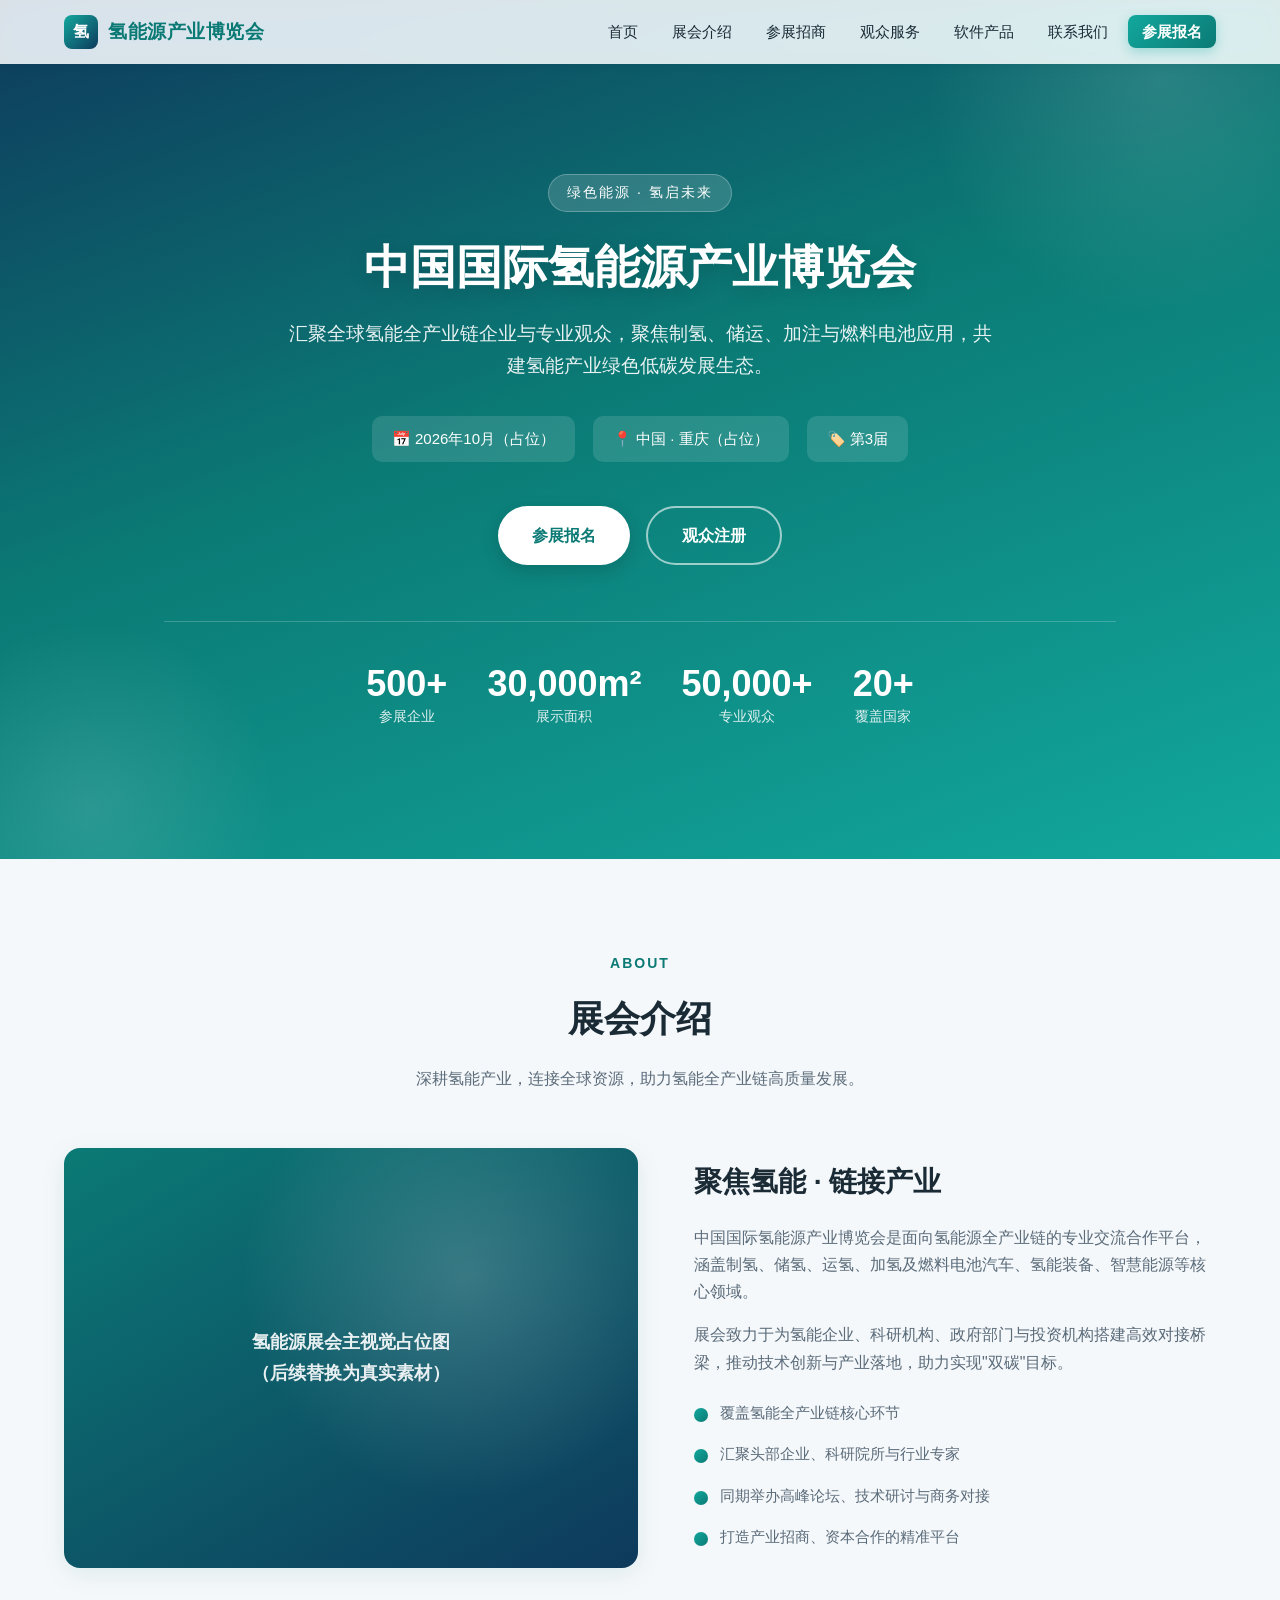
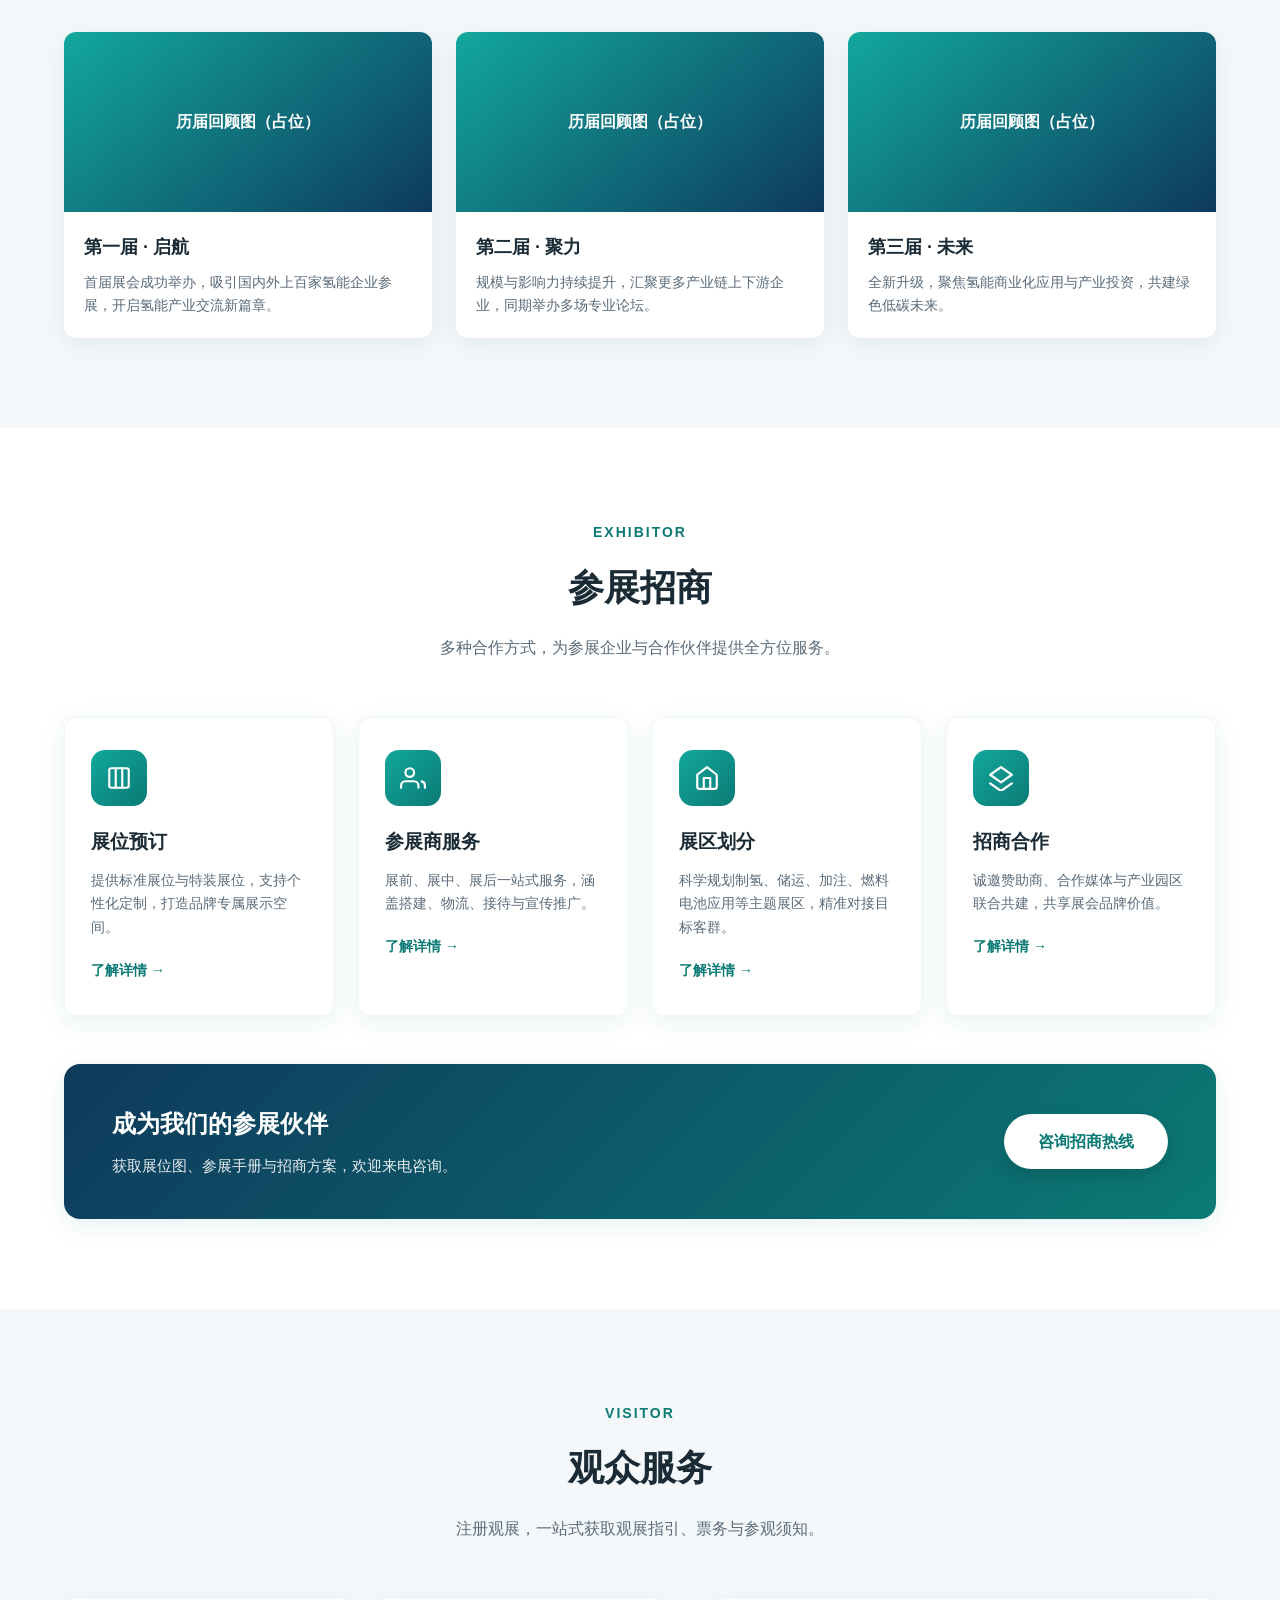
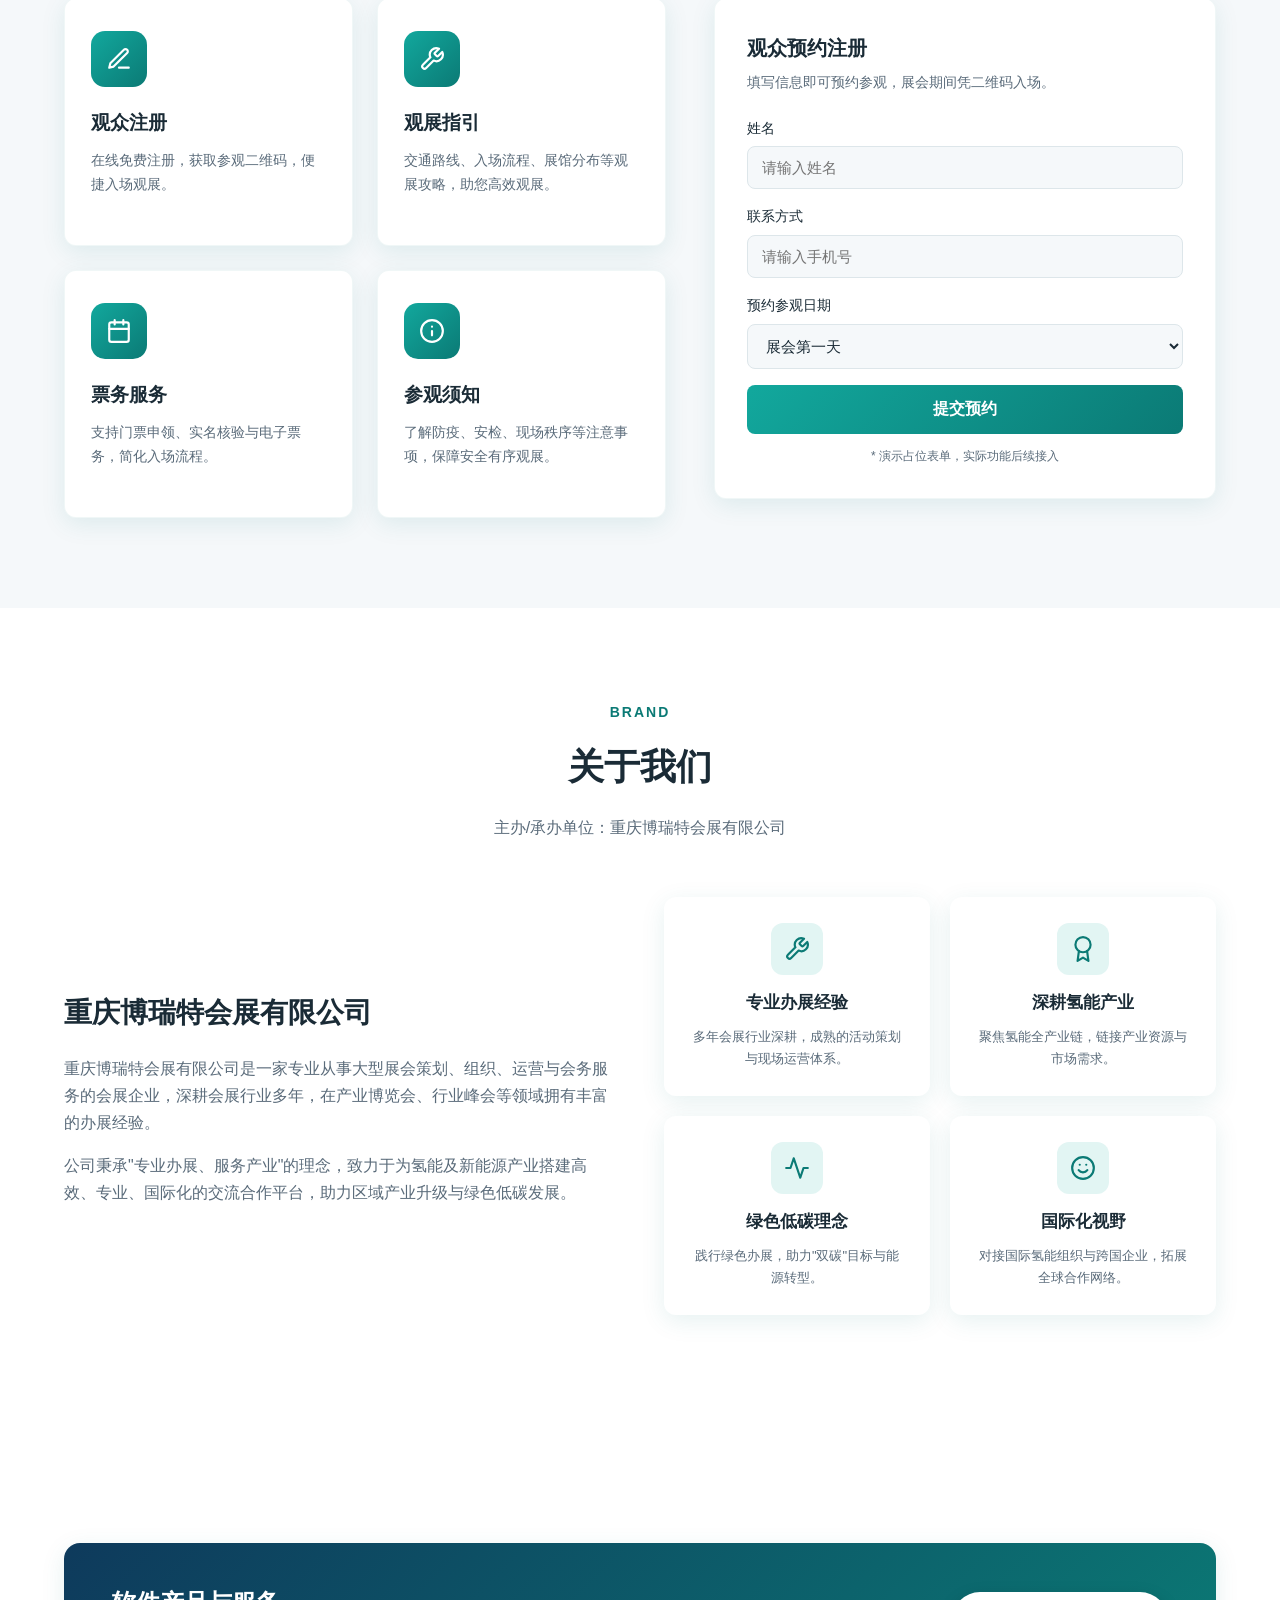
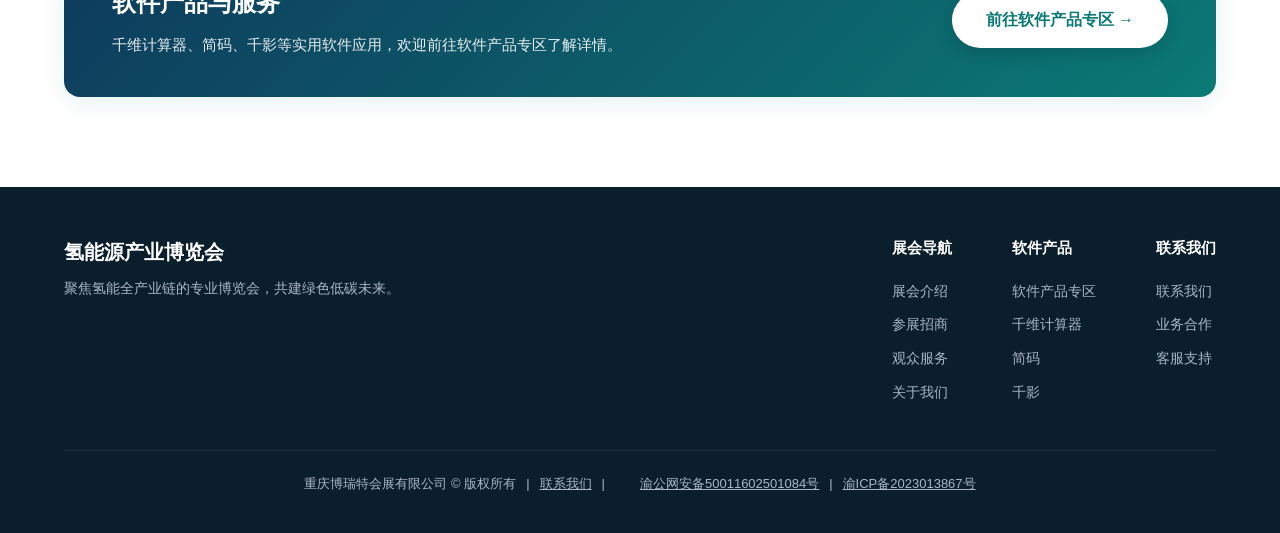
==== index.html @ ffbb39a4 "移除“千影”展示" ====
<!DOCTYPE html>
<html lang="zh-hans">
<head>
    <meta charset="utf-8">
    <meta name="keyword" content="氢能源,氢能展会,氢能产业,燃料电池,氢能博览会,氢能源展会,重庆博瑞特会展">
    <meta name="description" content="聚焦氢能源全产业链的专业博览会，汇聚全球氢能企业与专业观众，推动氢能产业绿色低碳发展。由重庆博瑞特会展有限公司主办/承办。">
    <title>氢能源产业博览会</title>
    <link href="favicon.ico" type="image/x-icon" rel="icon"/>
    <link href="default.css" type="text/css" rel="stylesheet"/>
    <link href="hydrogen.css" type="text/css" rel="stylesheet"/>
    <meta name="viewport" content="width=device-width, initial-scale=1.0, minimum-scale=1.0, maximum-scale=1.0, user-scalable=no" />
</head>
<body>

<!-- ==================== 导航栏 ==================== -->
<nav id="nav">
    <div class="nav-inner">
        <a class="nav-brand" href="#home">
            <span class="brand-badge">氢</span>
            <span>氢能源产业博览会</span>
        </a>
        <button class="nav-toggle" id="navToggle" aria-label="菜单">
            <span></span><span></span><span></span>
        </button>
        <ul class="nav-menu" id="navMenu">
            <li><a href="#home">首页</a></li>
            <li><a href="#about">展会介绍</a></li>
            <li><a href="#exhibitor">参展招商</a></li>
            <li><a href="#visitor">观众服务</a></li>
            <li><a href="software.html">软件产品</a></li>
            <li><a href="contact.html">联系我们</a></li>
            <li><a href="#exhibitor" class="nav-cta">参展报名</a></li>
        </ul>
    </div>
</nav>

<!-- ==================== Hero 主视觉 ==================== -->
<header id="home">
    <div class="hero-content">
        <span class="hero-tag">绿色能源 · 氢启未来</span>
        <h1 class="hero-title">中国国际氢能源产业博览会</h1>
        <p class="hero-sub">
            汇聚全球氢能全产业链企业与专业观众，聚焦制氢、储运、加注与燃料电池应用，共建氢能产业绿色低碳发展生态。
        </p>
        <div class="hero-meta">
            <span class="meta-item">📅 2026年10月（占位）</span>
            <span class="meta-item">📍 中国 · 重庆（占位）</span>
            <span class="meta-item">🏷️ 第3届</span>
        </div>
        <div class="hero-actions">
            <a href="#exhibitor" class="btn btn-primary">参展报名</a>
            <a href="#visitor" class="btn btn-outline">观众注册</a>
        </div>
        <div class="hero-stats">
            <div class="stat-item">
                <div class="stat-num">500+</div>
                <div class="stat-label">参展企业</div>
            </div>
            <div class="stat-item">
                <div class="stat-num">30,000m²</div>
                <div class="stat-label">展示面积</div>
            </div>
            <div class="stat-item">
                <div class="stat-num">50,000+</div>
                <div class="stat-label">专业观众</div>
            </div>
            <div class="stat-item">
                <div class="stat-num">20+</div>
                <div class="stat-label">覆盖国家</div>
            </div>
        </div>
    </div>
</header>

<!-- ==================== 展会介绍 ==================== -->
<section id="about" class="section">
    <div class="container">
        <div class="section-header">
            <span class="kicker">About</span>
            <h2>展会介绍</h2>
            <p>深耕氢能产业，连接全球资源，助力氢能全产业链高质量发展。</p>
        </div>
        <div class="about-grid">
            <div class="about-visual">
                <div class="visual-box">氢能源展会主视觉占位图<br/>（后续替换为真实素材）</div>
            </div>
            <div class="about-text">
                <h3>聚焦氢能 · 链接产业</h3>
                <p>
                    中国国际氢能源产业博览会是面向氢能源全产业链的专业交流合作平台，涵盖制氢、储氢、运氢、加氢及燃料电池汽车、氢能装备、智慧能源等核心领域。
                </p>
                <p>
                    展会致力于为氢能企业、科研机构、政府部门与投资机构搭建高效对接桥梁，推动技术创新与产业落地，助力实现"双碳"目标。
                </p>
                <ul>
                    <li>覆盖氢能全产业链核心环节</li>
                    <li>汇聚头部企业、科研院所与行业专家</li>
                    <li>同期举办高峰论坛、技术研讨与商务对接</li>
                    <li>打造产业招商、资本合作的精准平台</li>
                </ul>
            </div>
        </div>
        <div class="recap-row">
            <div class="recap-card">
                <div class="recap-img">历届回顾图（占位）</div>
                <div class="recap-body">
                    <h4>第一届 · 启航</h4>
                    <p>首届展会成功举办，吸引国内外上百家氢能企业参展，开启氢能产业交流新篇章。</p>
                </div>
            </div>
            <div class="recap-card">
                <div class="recap-img">历届回顾图（占位）</div>
                <div class="recap-body">
                    <h4>第二届 · 聚力</h4>
                    <p>规模与影响力持续提升，汇聚更多产业链上下游企业，同期举办多场专业论坛。</p>
                </div>
            </div>
            <div class="recap-card">
                <div class="recap-img">历届回顾图（占位）</div>
                <div class="recap-body">
                    <h4>第三届 · 未来</h4>
                    <p>全新升级，聚焦氢能商业化应用与产业投资，共建绿色低碳未来。</p>
                </div>
            </div>
        </div>
    </div>
</section>

<!-- ==================== 参展招商 ==================== -->
<section id="exhibitor" class="section alt">
    <div class="container">
        <div class="section-header">
            <span class="kicker">Exhibitor</span>
            <h2>参展招商</h2>
            <p>多种合作方式，为参展企业与合作伙伴提供全方位服务。</p>
        </div>
        <div class="feature-grid">
            <div class="feature-card">
                <div class="feature-icon">
                    <svg width="26" height="26" viewBox="0 0 24 24" fill="none" stroke="currentColor" stroke-width="2" stroke-linecap="round" stroke-linejoin="round"><rect x="3" y="3" width="18" height="18" rx="2"/><path d="M9 3v18M15 3v18"/></svg>
                </div>
                <h3>展位预订</h3>
                <p>提供标准展位与特装展位，支持个性化定制，打造品牌专属展示空间。</p>
                <a class="learn-more" href="#exhibitor">了解详情 →</a>
            </div>
            <div class="feature-card">
                <div class="feature-icon">
                    <svg width="26" height="26" viewBox="0 0 24 24" fill="none" stroke="currentColor" stroke-width="2" stroke-linecap="round" stroke-linejoin="round"><path d="M17 21v-2a4 4 0 0 0-4-4H5a4 4 0 0 0-4 4v2"/><circle cx="9" cy="7" r="4"/><path d="M23 21v-2a4 4 0 0 0-3-3.87"/></svg>
                </div>
                <h3>参展商服务</h3>
                <p>展前、展中、展后一站式服务，涵盖搭建、物流、接待与宣传推广。</p>
                <a class="learn-more" href="#exhibitor">了解详情 →</a>
            </div>
            <div class="feature-card">
                <div class="feature-icon">
                    <svg width="26" height="26" viewBox="0 0 24 24" fill="none" stroke="currentColor" stroke-width="2" stroke-linecap="round" stroke-linejoin="round"><path d="M3 9l9-7 9 7v11a2 2 0 0 1-2 2H5a2 2 0 0 1-2-2z"/><path d="M9 22V12h6v10"/></svg>
                </div>
                <h3>展区划分</h3>
                <p>科学规划制氢、储运、加注、燃料电池应用等主题展区，精准对接目标客群。</p>
                <a class="learn-more" href="#exhibitor">了解详情 →</a>
            </div>
            <div class="feature-card">
                <div class="feature-icon">
                    <svg width="26" height="26" viewBox="0 0 24 24" fill="none" stroke="currentColor" stroke-width="2" stroke-linecap="round" stroke-linejoin="round"><path d="M12 2l10 7-10 7L2 9z"/><path d="M2 17l10 7 10-7"/></svg>
                </div>
                <h3>招商合作</h3>
                <p>诚邀赞助商、合作媒体与产业园区联合共建，共享展会品牌价值。</p>
                <a class="learn-more" href="#exhibitor">了解详情 →</a>
            </div>
        </div>
        <div class="cta-banner">
            <div>
                <h3>成为我们的参展伙伴</h3>
                <p>获取展位图、参展手册与招商方案，欢迎来电咨询。</p>
            </div>
            <a href="contact.html" class="btn btn-primary">咨询招商热线</a>
        </div>
    </div>
</section>

<!-- ==================== 观众服务 ==================== -->
<section id="visitor" class="section">
    <div class="container">
        <div class="section-header">
            <span class="kicker">Visitor</span>
            <h2>观众服务</h2>
            <p>注册观展，一站式获取观展指引、票务与参观须知。</p>
        </div>
        <div class="visitor-grid">
            <div class="visitor-cards">
                <div class="feature-card">
                    <div class="feature-icon">
                        <svg width="26" height="26" viewBox="0 0 24 24" fill="none" stroke="currentColor" stroke-width="2" stroke-linecap="round" stroke-linejoin="round"><path d="M12 20h9"/><path d="M16.5 3.5a2.121 2.121 0 0 1 3 3L7 19l-4 1 1-4L16.5 3.5z"/></svg>
                    </div>
                    <h3>观众注册</h3>
                    <p>在线免费注册，获取参观二维码，便捷入场观展。</p>
                </div>
                <div class="feature-card">
                    <div class="feature-icon">
                        <svg width="26" height="26" viewBox="0 0 24 24" fill="none" stroke="currentColor" stroke-width="2" stroke-linecap="round" stroke-linejoin="round"><path d="M14.7 6.3a1 1 0 0 0 0 1.4l1.6 1.6a1 1 0 0 0 1.4 0l3.77-3.77a6 6 0 0 1-7.94 7.94l-6.91 6.91a2.12 2.12 0 0 1-3-3l6.91-6.91a6 6 0 0 1 7.94-7.94l-3.76 3.76z"/></svg>
                    </div>
                    <h3>观展指引</h3>
                    <p>交通路线、入场流程、展馆分布等观展攻略，助您高效观展。</p>
                </div>
                <div class="feature-card">
                    <div class="feature-icon">
                        <svg width="26" height="26" viewBox="0 0 24 24" fill="none" stroke="currentColor" stroke-width="2" stroke-linecap="round" stroke-linejoin="round"><rect x="3" y="4" width="18" height="18" rx="2"/><path d="M16 2v4M8 2v4M3 10h18"/></svg>
                    </div>
                    <h3>票务服务</h3>
                    <p>支持门票申领、实名核验与电子票务，简化入场流程。</p>
                </div>
                <div class="feature-card">
                    <div class="feature-icon">
                        <svg width="26" height="26" viewBox="0 0 24 24" fill="none" stroke="currentColor" stroke-width="2" stroke-linecap="round" stroke-linejoin="round"><circle cx="12" cy="12" r="10"/><path d="M12 16v-4M12 8h.01"/></svg>
                    </div>
                    <h3>参观须知</h3>
                    <p>了解防疫、安检、现场秩序等注意事项，保障安全有序观展。</p>
                </div>
            </div>
            <div class="register-box">
                <h3>观众预约注册</h3>
                <p>填写信息即可预约参观，展会期间凭二维码入场。</p>
                <form onsubmit="alert('预约提交成功（演示占位）'); return false;">
                    <div class="form-group">
                        <label for="v-name">姓名</label>
                        <input id="v-name" type="text" placeholder="请输入姓名" required>
                    </div>
                    <div class="form-group">
                        <label for="v-phone">联系方式</label>
                        <input id="v-phone" type="tel" placeholder="请输入手机号" required>
                    </div>
                    <div class="form-group">
                        <label for="v-date">预约参观日期</label>
                        <select id="v-date">
                            <option>展会第一天</option>
                            <option>展会第二天</option>
                            <option>展会第三天</option>
                        </select>
                    </div>
                    <button type="submit" class="form-submit">提交预约</button>
                    <p class="form-tip">* 演示占位表单，实际功能后续接入</p>
                </form>
            </div>
        </div>
    </div>
</section>

<!-- ==================== 品牌形象 ==================== -->
<section id="brand" class="section alt">
    <div class="container">
        <div class="section-header">
            <span class="kicker">Brand</span>
            <h2>关于我们</h2>
            <p>主办/承办单位：重庆博瑞特会展有限公司</p>
        </div>
        <div class="brand-grid">
            <div class="brand-text">
                <h3>重庆博瑞特会展有限公司</h3>
                <p>
                    重庆博瑞特会展有限公司是一家专业从事大型展会策划、组织、运营与会务服务的会展企业，深耕会展行业多年，在产业博览会、行业峰会等领域拥有丰富的办展经验。
                </p>
                <p>
                    公司秉承"专业办展、服务产业"的理念，致力于为氢能及新能源产业搭建高效、专业、国际化的交流合作平台，助力区域产业升级与绿色低碳发展。
                </p>
            </div>
            <div class="brand-cards">
                <div class="brand-card">
                    <div class="brand-card-icon">
                        <svg width="26" height="26" viewBox="0 0 24 24" fill="none" stroke="currentColor" stroke-width="2" stroke-linecap="round" stroke-linejoin="round"><path d="M14.7 6.3a1 1 0 0 0 0 1.4l1.6 1.6a1 1 0 0 0 1.4 0l3.77-3.77a6 6 0 0 1-7.94 7.94l-6.91 6.91a2.12 2.12 0 0 1-3-3l6.91-6.91a6 6 0 0 1 7.94-7.94l-3.76 3.76z"/></svg>
                    </div>
                    <h4>专业办展经验</h4>
                    <p>多年会展行业深耕，成熟的活动策划与现场运营体系。</p>
                </div>
                <div class="brand-card">
                    <div class="brand-card-icon">
                        <svg width="26" height="26" viewBox="0 0 24 24" fill="none" stroke="currentColor" stroke-width="2" stroke-linecap="round" stroke-linejoin="round"><circle cx="12" cy="8" r="7"/><path d="M8.21 13.89 7 23l5-3 5 3-1.21-9.12"/></svg>
                    </div>
                    <h4>深耕氢能产业</h4>
                    <p>聚焦氢能全产业链，链接产业资源与市场需求。</p>
                </div>
                <div class="brand-card">
                    <div class="brand-card-icon">
                        <svg width="26" height="26" viewBox="0 0 24 24" fill="none" stroke="currentColor" stroke-width="2" stroke-linecap="round" stroke-linejoin="round"><path d="M22 12h-4l-3 9L9 3l-3 9H2"/></svg>
                    </div>
                    <h4>绿色低碳理念</h4>
                    <p>践行绿色办展，助力"双碳"目标与能源转型。</p>
                </div>
                <div class="brand-card">
                    <div class="brand-card-icon">
                        <svg width="26" height="26" viewBox="0 0 24 24" fill="none" stroke="currentColor" stroke-width="2" stroke-linecap="round" stroke-linejoin="round"><circle cx="12" cy="12" r="10"/><path d="M8 14s1.5 2 4 2 4-2 4-2"/><line x1="9" y1="9" x2="9.01" y2="9"/><line x1="15" y1="9" x2="15.01" y2="9"/></svg>
                    </div>
                    <h4>国际化视野</h4>
                    <p>对接国际氢能组织与跨国企业，拓展全球合作网络。</p>
                </div>
            </div>
        </div>
    </div>
</section>

<!-- ==================== 软件产品入口（次要业务） ==================== -->
<section id="software" class="section">
    <div class="container">
        <div class="cta-banner">
            <div>
                <h3>软件产品与服务</h3>
                <p>千维计算器、简码、千影等实用软件应用，欢迎前往软件产品专区了解详情。</p>
            </div>
            <a href="software.html" class="btn btn-primary">前往软件产品专区 →</a>
        </div>
    </div>
</section>

<!-- ==================== 页脚 ==================== -->
<footer id="footer">
    <div class="container">
        <div class="footer-top">
            <div class="footer-brand">
                <div class="footer-name">氢能源产业博览会</div>
                <p>聚焦氢能全产业链的专业博览会，共建绿色低碳未来。</p>
            </div>
            <div class="footer-links">
                <div class="footer-col">
                    <h4>展会导航</h4>
                    <a href="#about">展会介绍</a>
                    <a href="#exhibitor">参展招商</a>
                    <a href="#visitor">观众服务</a>
                    <a href="#brand">关于我们</a>
                </div>
                <div class="footer-col">
                    <h4>软件产品</h4>
                    <a href="software.html">软件产品专区</a>
                    <a href="calc/mathcalc.html">千维计算器</a>
                    <a href="code/scancode.html">简码</a>
                    <a href="video/linevideo.html">千影</a>
                </div>
                <div class="footer-col">
                    <h4>联系我们</h4>
                    <a href="contact.html">联系我们</a>
                    <a href="contact.html">业务合作</a>
                    <a href="contact.html">客服支持</a>
                </div>
            </div>
        </div>
        <div class="footer-bottom">
            <div class="links">
                <span>重庆博瑞特会展有限公司 © 版权所有</span>
                <span>|</span>
                <a href="contact.html">联系我们</a>
                <span>|</span>
                <img src="ic_pub_security.png" alt="" class="pub-icon" />
                <a href="https://beian.mps.gov.cn" target="_blank">渝公网安备50011602501084号</a>
                <span>|</span>
                <a href="https://beian.miit.gov.cn/" target="_blank">渝ICP备2023013867号</a>
            </div>
        </div>
    </div>
</footer>

<script>
    // 移动端导航菜单开关
    var toggle = document.getElementById('navToggle');
    var menu = document.getElementById('navMenu');
    if (toggle) {
        toggle.addEventListener('click', function () {
            toggle.classList.toggle('open');
            menu.classList.toggle('open');
        });
    }
    // 点击菜单项后关闭移动端菜单
    menu.querySelectorAll('a').forEach(function (link) {
        link.addEventListener('click', function () {
            toggle.classList.remove('open');
            menu.classList.remove('open');
        });
    });
</script>

</body>
</html>
---- hydrogen.css ----
/* ============================================================
   氢能源展会主页 专用样式 (仅作用于 index.html)
   ============================================================ */
:root {
    --primary: #0B7A75;
    --primary-light: #12A89D;
    --primary-deep: #0E3A5C;
    --bg-light: #F5F8FA;
    --bg-white: #FFFFFF;
    --bg-dark: #0B1E2B;
    --text-main: #1A2B36;
    --text-sub: #5A6B7A;
    --accent: #E05C3A;
    --green: #2F9E44;
    --radius: 12px;
    --shadow: 0 6px 24px rgba(11, 122, 117, 0.10);
    --shadow-hover: 0 12px 32px rgba(11, 122, 117, 0.18);
    --nav-height: 64px;
}

* {
    margin: 0;
    padding: 0;
    box-sizing: border-box;
}

html {
    scroll-behavior: smooth;
}

body {
    font-family: "PingFang SC", "Microsoft YaHei", "微软雅黑", sans-serif;
    color: var(--text-main);
    background-color: var(--bg-light);
    line-height: 1.7;
    -webkit-font-smoothing: antialiased;
}

a {
    text-decoration: none;
    color: inherit;
}

img {
    max-width: 100%;
    display: block;
}

.container {
    width: 100%;
    max-width: 1200px;
    margin: 0 auto;
    padding: 0 24px;
}

/* ---------------- 导航栏 Navbar ---------------- */
#nav {
    position: fixed;
    top: 0;
    left: 0;
    width: 100%;
    height: var(--nav-height);
    z-index: 1000;
    display: flex;
    align-items: center;
    background: rgba(255, 255, 255, 0.85);
    backdrop-filter: saturate(180%) blur(12px);
    box-shadow: 0 1px 10px rgba(11, 30, 43, 0.06);
    transition: background 0.3s ease;
}

.nav-inner {
    width: 100%;
    max-width: 1200px;
    margin: 0 auto;
    padding: 0 24px;
    display: flex;
    align-items: center;
    justify-content: space-between;
}

.nav-brand {
    display: flex;
    align-items: center;
    gap: 10px;
    font-size: 19px;
    font-weight: 700;
    color: var(--primary);
    letter-spacing: 0.5px;
}

.nav-brand .brand-badge {
    width: 34px;
    height: 34px;
    border-radius: 8px;
    background: linear-gradient(135deg, var(--primary-light), var(--primary-deep));
    color: #fff;
    display: flex;
    align-items: center;
    justify-content: center;
    font-size: 16px;
    font-weight: 800;
}

.nav-menu {
    display: flex;
    align-items: center;
    gap: 6px;
    list-style: none;
}

.nav-menu a {
    padding: 8px 14px;
    border-radius: 8px;
    font-size: 15px;
    font-weight: 500;
    color: var(--text-main);
    transition: color 0.2s, background 0.2s;
}

.nav-menu a:hover,
.nav-menu a.active {
    color: var(--primary);
    background: rgba(18, 168, 157, 0.10);
}

.nav-menu a.nav-cta {
    background: linear-gradient(135deg, var(--primary-light), var(--primary));
    color: #fff;
    font-weight: 600;
    box-shadow: 0 4px 12px rgba(18, 168, 157, 0.3);
}

.nav-menu a.nav-cta:hover {
    transform: translateY(-1px);
}

.nav-toggle {
    display: none;
    flex-direction: column;
    gap: 5px;
    background: none;
    border: none;
    cursor: pointer;
    padding: 6px;
}

.nav-toggle span {
    width: 24px;
    height: 2px;
    background: var(--text-main);
    border-radius: 2px;
    transition: all 0.3s;
}

/* ---------------- Hero 主视觉 ---------------- */
#home {
    padding-top: var(--nav-height);
    background: linear-gradient(160deg, var(--primary-deep) 0%, #0B7A75 45%, var(--primary-light) 100%);
    color: #fff;
    position: relative;
    overflow: hidden;
}

#home::before,
#home::after {
    content: "";
    position: absolute;
    border-radius: 50%;
    background: radial-gradient(circle, rgba(255, 255, 255, 0.12) 0%, transparent 70%);
}

#home::before {
    width: 480px;
    height: 480px;
    top: -160px;
    right: -120px;
}

#home::after {
    width: 380px;
    height: 380px;
    bottom: -140px;
    left: -100px;
}

.hero-content {
    position: relative;
    z-index: 2;
    text-align: center;
    padding: 110px 24px 130px;
    max-width: 1000px;
    margin: 0 auto;
}

.hero-tag {
    display: inline-block;
    padding: 6px 18px;
    border-radius: 40px;
    background: rgba(255, 255, 255, 0.15);
    border: 1px solid rgba(255, 255, 255, 0.25);
    font-size: 14px;
    letter-spacing: 2px;
    margin-bottom: 26px;
}

.hero-title {
    font-size: 46px;
    font-weight: 800;
    line-height: 1.3;
    margin-bottom: 20px;
    text-shadow: 0 4px 20px rgba(0, 0, 0, 0.15);
}

.hero-sub {
    font-size: 19px;
    color: rgba(255, 255, 255, 0.9);
    max-width: 720px;
    margin: 0 auto 34px;
}

.hero-meta {
    display: flex;
    justify-content: center;
    flex-wrap: wrap;
    gap: 18px;
    margin-bottom: 44px;
}

.hero-meta .meta-item {
    display: flex;
    align-items: center;
    gap: 8px;
    padding: 10px 20px;
    background: rgba(255, 255, 255, 0.12);
    border-radius: 10px;
    font-size: 15px;
}

.hero-actions {
    display: flex;
    justify-content: center;
    gap: 16px;
    flex-wrap: wrap;
    margin-bottom: 56px;
}

.btn {
    display: inline-flex;
    align-items: center;
    gap: 8px;
    padding: 14px 34px;
    border-radius: 40px;
    font-size: 16px;
    font-weight: 600;
    cursor: pointer;
    transition: transform 0.2s, box-shadow 0.2s, background 0.2s;
    border: none;
}

.btn-primary {
    background: #fff;
    color: var(--primary);
    box-shadow: 0 6px 18px rgba(0, 0, 0, 0.15);
}

.btn-primary:hover {
    transform: translateY(-2px);
    box-shadow: 0 10px 24px rgba(0, 0, 0, 0.2);
}

.btn-outline {
    background: transparent;
    color: #fff;
    border: 2px solid rgba(255, 255, 255, 0.6);
}

.btn-outline:hover {
    background: rgba(255, 255, 255, 0.12);
    transform: translateY(-2px);
}

.hero-stats {
    display: flex;
    justify-content: center;
    flex-wrap: wrap;
    gap: 40px;
    padding-top: 40px;
    border-top: 1px solid rgba(255, 255, 255, 0.2);
}

.stat-item .stat-num {
    font-size: 36px;
    font-weight: 800;
    line-height: 1.2;
}

.stat-item .stat-label {
    font-size: 14px;
    color: rgba(255, 255, 255, 0.85);
}

/* ---------------- 通用区块 ---------------- */
.section {
    padding: 90px 0;
}

.section.alt {
    background: var(--bg-white);
}

.section-header {
    text-align: center;
    max-width: 760px;
    margin: 0 auto 56px;
}

.section-header .kicker {
    display: inline-block;
    color: var(--primary);
    font-size: 14px;
    font-weight: 600;
    letter-spacing: 2px;
    text-transform: uppercase;
    margin-bottom: 12px;
}

.section-header h2 {
    font-size: 36px;
    font-weight: 800;
    color: var(--text-main);
    margin-bottom: 16px;
}

.section-header p {
    font-size: 16px;
    color: var(--text-sub);
}

/* ---------------- 展会介绍 About ---------------- */
.about-grid {
    display: grid;
    grid-template-columns: 1.1fr 1fr;
    gap: 56px;
    align-items: center;
}

.about-visual {
    position: relative;
}

.about-visual .visual-box {
    height: 420px;
    border-radius: 16px;
    background: linear-gradient(150deg, #0B7A75, #0E3A5C);
    display: flex;
    align-items: center;
    justify-content: center;
    color: rgba(255, 255, 255, 0.9);
    font-size: 18px;
    font-weight: 600;
    box-shadow: var(--shadow);
    position: relative;
    overflow: hidden;
}

.visual-box::before {
    content: "";
    position: absolute;
    inset: 0;
    background: radial-gradient(circle at 70% 30%, rgba(255, 255, 255, 0.18), transparent 45%);
}

.about-text h3 {
    font-size: 28px;
    font-weight: 700;
    margin-bottom: 18px;
    color: var(--text-main);
}

.about-text p {
    font-size: 16px;
    color: var(--text-sub);
    margin-bottom: 16px;
}

.about-text ul {
    list-style: none;
    margin-top: 8px;
}

.about-text ul li {
    padding: 8px 0;
    padding-left: 26px;
    position: relative;
    font-size: 15px;
    color: var(--text-sub);
}

.about-text ul li::before {
    content: "";
    position: absolute;
    left: 0;
    top: 16px;
    width: 14px;
    height: 14px;
    border-radius: 50%;
    background: linear-gradient(135deg, var(--primary-light), var(--primary));
}

/* 历届回顾 */
.recap-row {
    display: grid;
    grid-template-columns: repeat(3, 1fr);
    gap: 24px;
    margin-top: 64px;
}

.recap-card {
    border-radius: var(--radius);
    overflow: hidden;
    box-shadow: var(--shadow);
    background: var(--bg-white);
    transition: transform 0.3s, box-shadow 0.3s;
}

.recap-card:hover {
    transform: translateY(-6px);
    box-shadow: var(--shadow-hover);
}

.recap-img {
    height: 180px;
    background: linear-gradient(140deg, #12A89D, #0E3A5C);
    display: flex;
    align-items: center;
    justify-content: center;
    color: #fff;
    font-size: 16px;
    font-weight: 600;
}

.recap-body {
    padding: 20px;
}

.recap-body h4 {
    font-size: 18px;
    margin-bottom: 8px;
}

.recap-body p {
    font-size: 14px;
    color: var(--text-sub);
}

/* ---------------- 参展招商 ---------------- */
.feature-grid {
    display: grid;
    grid-template-columns: repeat(4, 1fr);
    gap: 24px;
}

.feature-card {
    background: var(--bg-white);
    border-radius: var(--radius);
    padding: 32px 26px;
    box-shadow: var(--shadow);
    border: 1px solid rgba(11, 122, 117, 0.06);
    transition: transform 0.3s, box-shadow 0.3s;
}

.feature-card:hover {
    transform: translateY(-6px);
    box-shadow: var(--shadow-hover);
}

.feature-icon {
    width: 56px;
    height: 56px;
    border-radius: 14px;
    background: linear-gradient(135deg, var(--primary-light), var(--primary));
    display: flex;
    align-items: center;
    justify-content: center;
    color: #fff;
    margin-bottom: 20px;
}

.feature-card h3 {
    font-size: 19px;
    margin-bottom: 10px;
    color: var(--text-main);
}

.feature-card p {
    font-size: 14px;
    color: var(--text-sub);
    margin-bottom: 16px;
}

.feature-card .learn-more {
    font-size: 14px;
    font-weight: 600;
    color: var(--primary);
    display: inline-flex;
    align-items: center;
    gap: 4px;
}

.cta-banner {
    margin-top: 48px;
    padding: 40px 48px;
    border-radius: 16px;
    background: linear-gradient(135deg, var(--primary-deep), var(--primary));
    color: #fff;
    display: flex;
    align-items: center;
    justify-content: space-between;
    gap: 24px;
    flex-wrap: wrap;
    box-shadow: var(--shadow);
}

.cta-banner h3 {
    font-size: 24px;
    margin-bottom: 8px;
}

.cta-banner p {
    font-size: 15px;
    color: rgba(255, 255, 255, 0.9);
}

/* ---------------- 观众服务 ---------------- */
.visitor-grid {
    display: grid;
    grid-template-columns: 1.2fr 1fr;
    gap: 48px;
    align-items: start;
}

.visitor-cards {
    display: grid;
    grid-template-columns: repeat(2, 1fr);
    gap: 24px;
}

.register-box {
    background: var(--bg-white);
    border-radius: var(--radius);
    padding: 32px;
    box-shadow: var(--shadow);
    border: 1px solid rgba(11, 122, 117, 0.06);
}

.register-box h3 {
    font-size: 20px;
    margin-bottom: 6px;
}

.register-box > p {
    font-size: 14px;
    color: var(--text-sub);
    margin-bottom: 22px;
}

.form-group {
    margin-bottom: 16px;
}

.form-group label {
    display: block;
    font-size: 14px;
    color: var(--text-main);
    font-weight: 500;
    margin-bottom: 6px;
}

.form-group input,
.form-group select {
    width: 100%;
    padding: 12px 14px;
    border: 1px solid #DDE6EA;
    border-radius: 8px;
    font-size: 15px;
    background: var(--bg-light);
    color: var(--text-main);
    outline: none;
    transition: border-color 0.2s, box-shadow 0.2s;
}

.form-group input:focus,
.form-group select:focus {
    border-color: var(--primary-light);
    box-shadow: 0 0 0 3px rgba(18, 168, 157, 0.15);
}

.form-submit {
    width: 100%;
    padding: 14px;
    border: none;
    border-radius: 8px;
    background: linear-gradient(135deg, var(--primary-light), var(--primary));
    color: #fff;
    font-size: 16px;
    font-weight: 600;
    cursor: pointer;
    transition: transform 0.2s, box-shadow 0.2s;
}

.form-submit:hover {
    transform: translateY(-2px);
    box-shadow: var(--shadow-hover);
}

.form-tip {
    font-size: 12px;
    color: var(--text-sub);
    text-align: center;
    margin-top: 12px;
}

/* ---------------- 品牌形象 ---------------- */
.brand-grid {
    display: grid;
    grid-template-columns: 1fr 1fr;
    gap: 48px;
    align-items: center;
}

.brand-text h3 {
    font-size: 28px;
    font-weight: 700;
    margin-bottom: 18px;
}

.brand-text p {
    font-size: 16px;
    color: var(--text-sub);
    margin-bottom: 16px;
}

.brand-cards {
    display: grid;
    grid-template-columns: repeat(2, 1fr);
    gap: 20px;
}

.brand-card {
    background: var(--bg-white);
    border-radius: var(--radius);
    padding: 26px;
    box-shadow: var(--shadow);
    text-align: center;
}

.brand-card .brand-card-icon {
    width: 52px;
    height: 52px;
    margin: 0 auto 14px;
    border-radius: 12px;
    background: rgba(18, 168, 157, 0.12);
    color: var(--primary);
    display: flex;
    align-items: center;
    justify-content: center;
}

.brand-card h4 {
    font-size: 17px;
    margin-bottom: 8px;
}

.brand-card p {
    font-size: 13px;
    color: var(--text-sub);
}

/* ---------------- 软件产品（次要业务） ---------------- */
#software {
    background: var(--bg-white);
}

.product-grid {
    display: grid;
    grid-template-columns: repeat(3, 1fr);
    gap: 28px;
}

.product-card {
    text-align: center;
    padding: 36px 24px;
    border-radius: var(--radius);
    background: var(--bg-light);
    border: 1px solid rgba(11, 122, 117, 0.08);
    transition: transform 0.3s, box-shadow 0.3s, background 0.3s;
}

.product-card:hover {
    transform: translateY(-6px);
    box-shadow: var(--shadow);
    background: var(--bg-white);
}

.product-card .product-logo {
    width: 92px;
    height: 92px;
    margin: 0 auto 20px;
    border-radius: 22px;
    overflow: hidden;
    box-shadow: var(--shadow);
    background: #fff;
    display: flex;
    align-items: center;
    justify-content: center;
}

.product-card .product-logo img {
    width: 100%;
    height: 100%;
    object-fit: contain;
}

.product-card h3 {
    font-size: 20px;
    margin-bottom: 10px;
    color: var(--text-main);
}

.product-card p {
    font-size: 14px;
    color: var(--text-sub);
}

.software-note {
    text-align: center;
    font-size: 14px;
    color: var(--text-sub);
    margin-top: 40px;
}

/* ---------------- 页脚 Footer ---------------- */
#footer {
    background: var(--bg-dark);
    color: #aab8c4;
    padding: 48px 0 0;
}

.footer-top {
    display: flex;
    justify-content: space-between;
    gap: 32px;
    flex-wrap: wrap;
    padding-bottom: 40px;
    border-bottom: 1px solid rgba(255, 255, 255, 0.08);
}

.footer-brand .footer-name {
    font-size: 20px;
    font-weight: 700;
    color: #fff;
    margin-bottom: 8px;
}

.footer-brand p {
    font-size: 14px;
    max-width: 340px;
}

.footer-links {
    display: flex;
    gap: 60px;
    flex-wrap: wrap;
}

.footer-col h4 {
    color: #fff;
    font-size: 15px;
    margin-bottom: 14px;
}

.footer-col a {
    display: block;
    font-size: 14px;
    padding: 5px 0;
    color: #aab8c4;
    transition: color 0.2s;
}

.footer-col a:hover {
    color: var(--primary-light);
}

.footer-bottom {
    padding: 22px 0 30px;
    font-size: 13px;
    text-align: center;
}

.footer-bottom .links {
    display: flex;
    align-items: center;
    justify-content: center;
    flex-wrap: wrap;
    gap: 10px;
    margin-bottom: 8px;
}

.footer-bottom a {
    color: #aab8c4;
    text-decoration: underline;
}

.footer-bottom a:hover {
    color: var(--primary-light);
}

.footer-bottom .pub-icon {
    width: 15px;
    height: 15px;
    vertical-align: bottom;
    margin-bottom: 2px;
}

/* ---------------- 响应式 ---------------- */
@media (max-width: 992px) {
    .feature-grid {
        grid-template-columns: repeat(2, 1fr);
    }

    .about-grid,
    .visitor-grid,
    .brand-grid {
        grid-template-columns: 1fr;
        gap: 36px;
    }
}

@media (max-width: 768px) {
    :root {
        --nav-height: 58px;
    }

    .hero-title {
        font-size: 32px;
    }

    .hero-sub {
        font-size: 16px;
    }

    .hero-content {
        padding: 80px 20px 90px;
    }

    .hero-stats {
        gap: 24px;
    }

    .stat-item .stat-num {
        font-size: 28px;
    }

    .section {
        padding: 60px 0;
    }

    .section-header h2 {
        font-size: 28px;
    }

    .nav-menu {
        position: fixed;
        top: var(--nav-height);
        right: -100%;
        width: 70%;
        max-width: 300px;
        height: calc(100vh - var(--nav-height));
        flex-direction: column;
        align-items: stretch;
        background: #fff;
        box-shadow: -4px 0 20px rgba(0, 0, 0, 0.1);
        padding: 24px 16px;
        gap: 4px;
        transition: right 0.3s ease;
        z-index: 1001;
    }

    .nav-menu.open {
        right: 0;
    }

    .nav-menu a {
        display: block;
        padding: 12px 16px;
        font-size: 16px;
    }

    .nav-toggle {
        display: flex;
    }

    .nav-toggle.open span:nth-child(1) {
        transform: translateY(7px) rotate(45deg);
    }

    .nav-toggle.open span:nth-child(2) {
        opacity: 0;
    }

    .nav-toggle.open span:nth-child(3) {
        transform: translateY(-7px) rotate(-45deg);
    }

    .recap-row,
    .product-grid {
        grid-template-columns: 1fr;
    }

    .visitor-cards {
        grid-template-columns: 1fr;
    }

    .cta-banner {
        flex-direction: column;
        text-align: center;
        padding: 32px 24px;
    }

    .btn {
        padding: 13px 26px;
        width: 100%;
        justify-content: center;
    }

    .hero-actions {
        flex-direction: column;
        width: 100%;
    }
}

@media (max-width: 560px) {
    .feature-grid,
    .brand-cards {
        grid-template-columns: 1fr;
    }

    .hero-meta {
        gap: 10px;
    }

    .footer-links {
        gap: 32px;
    }
}
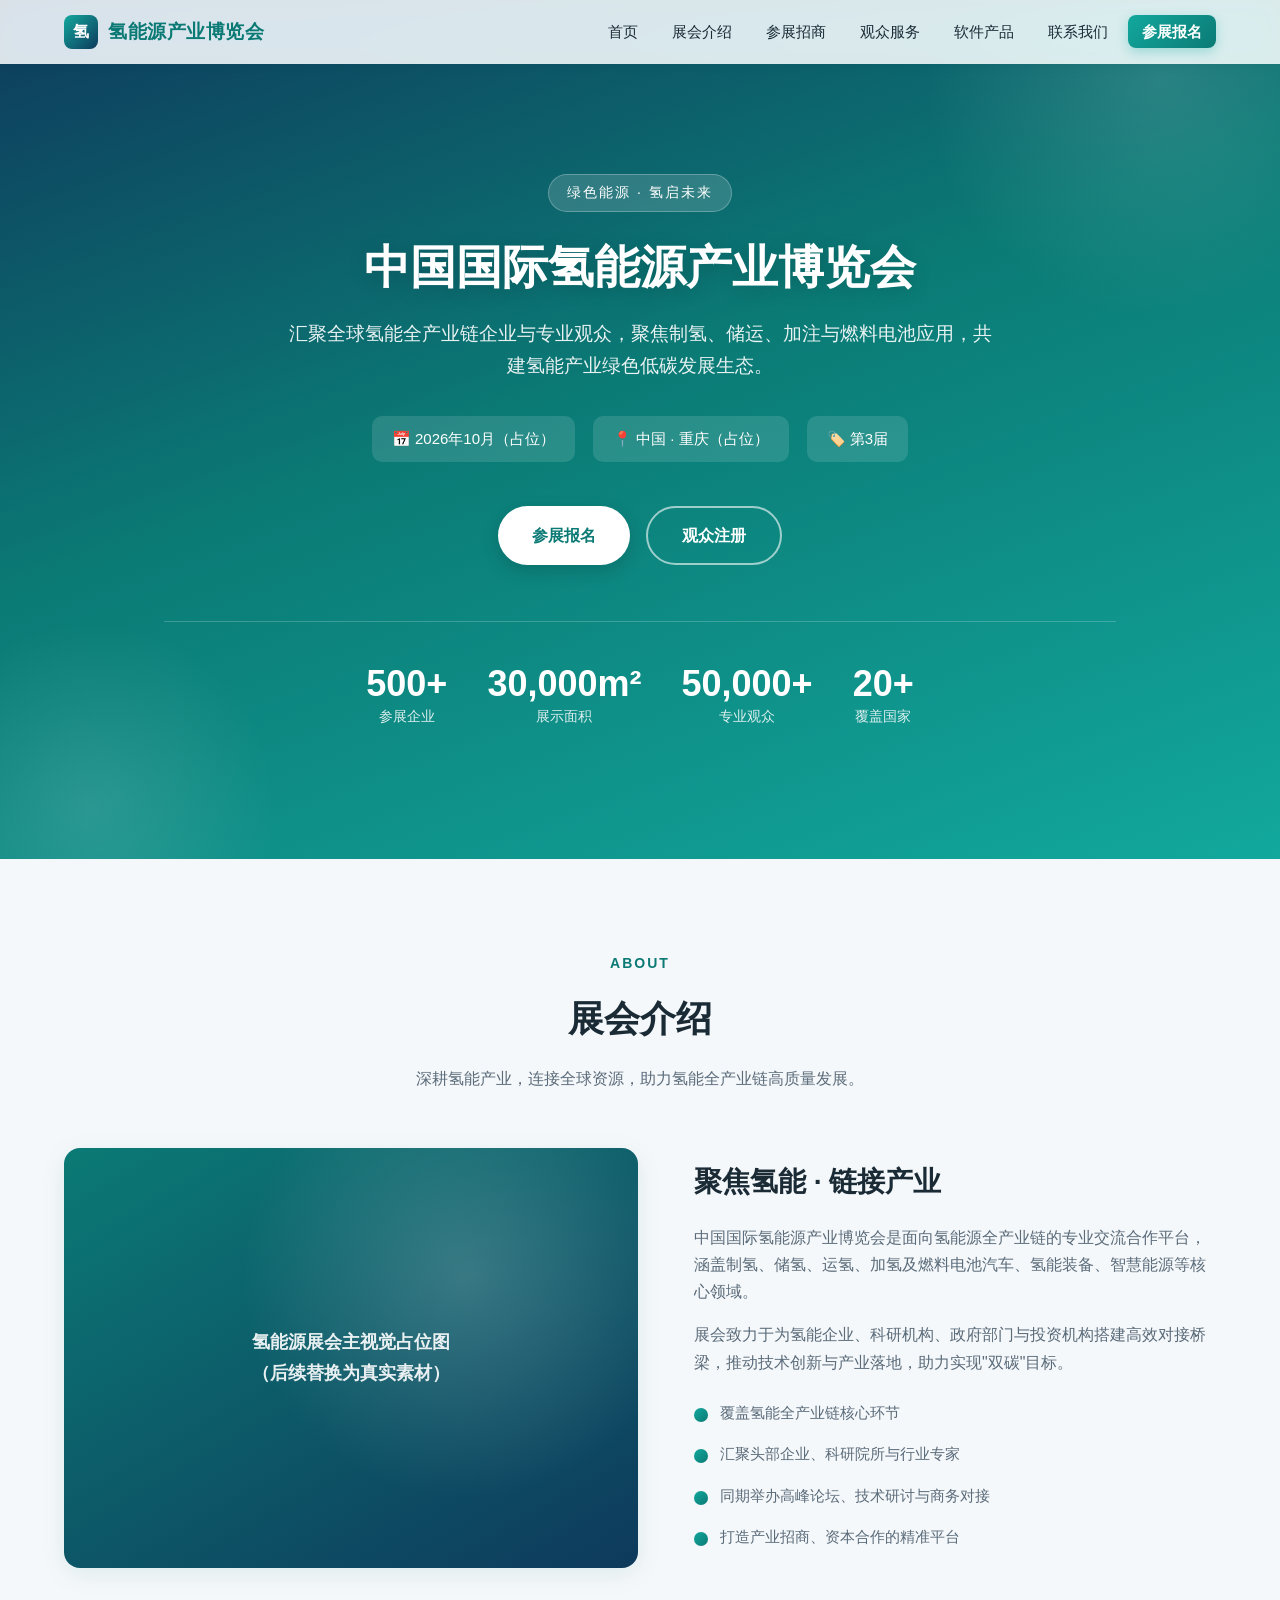
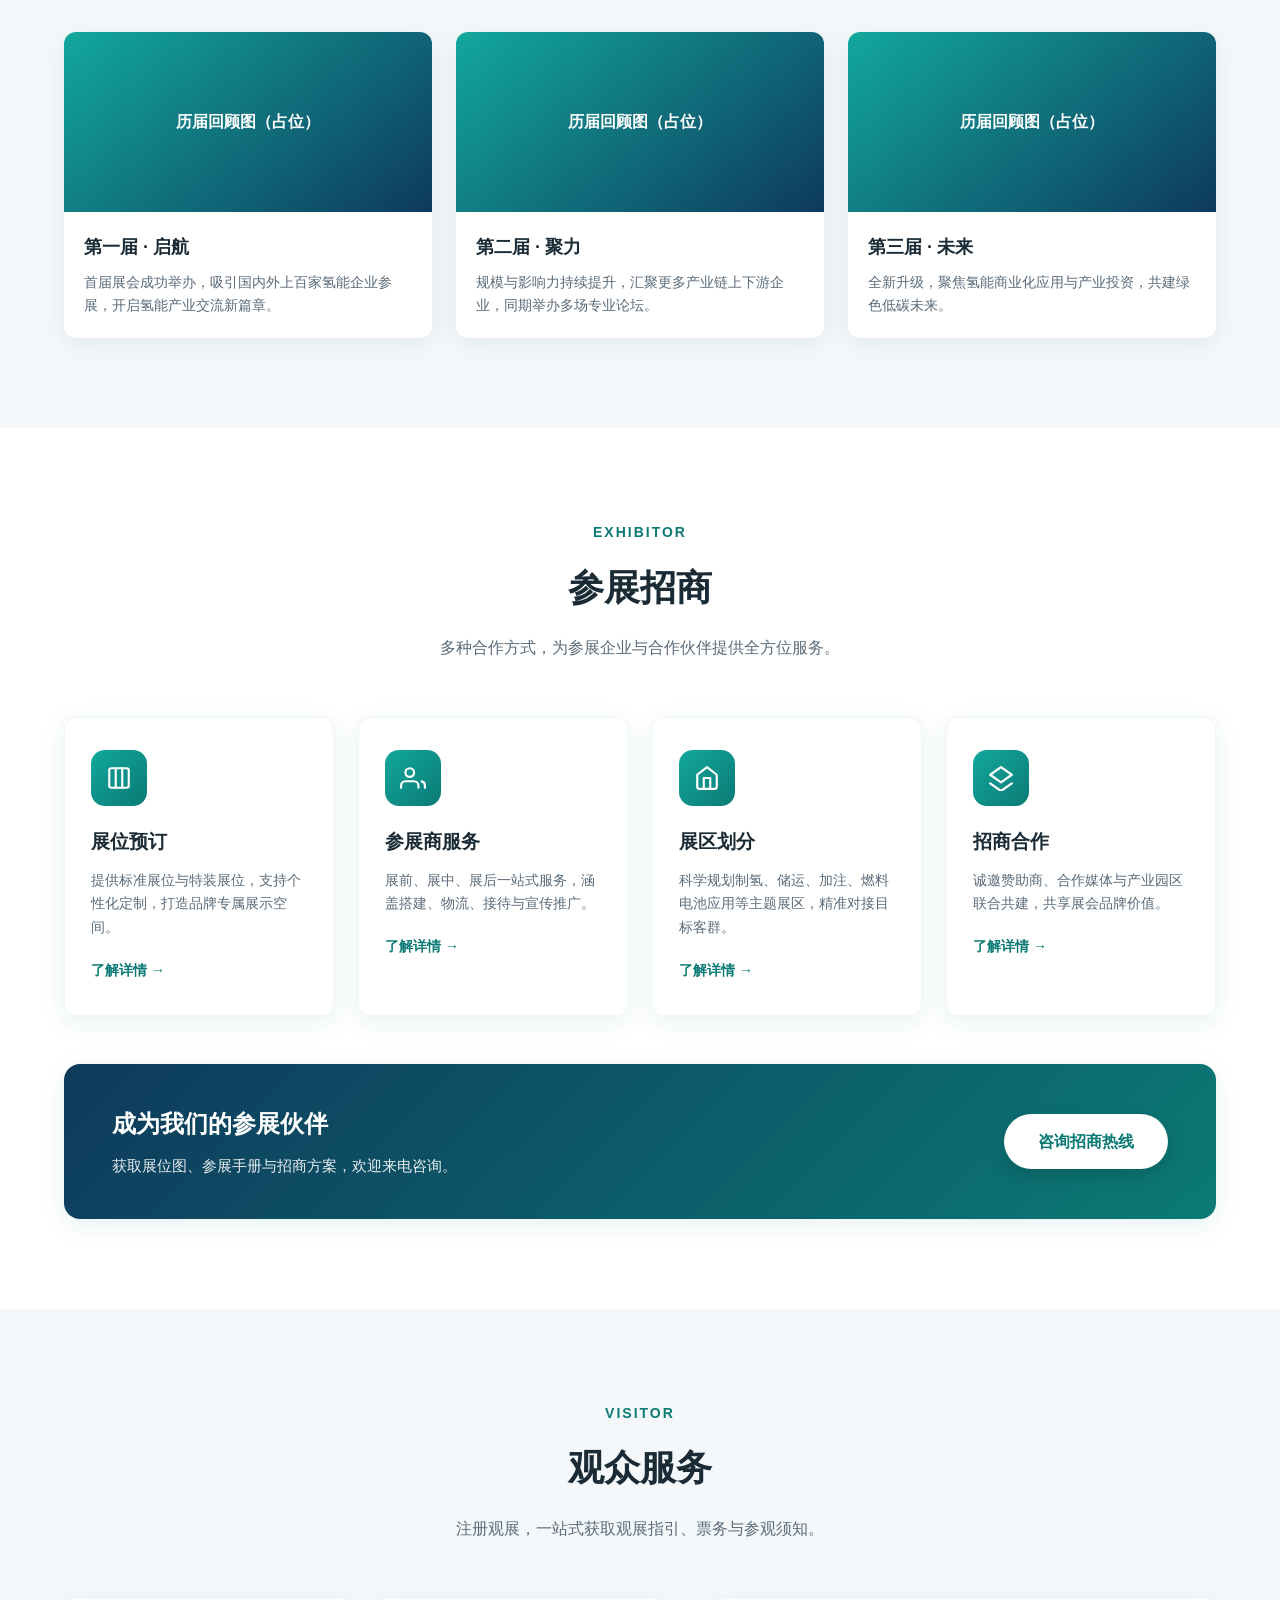
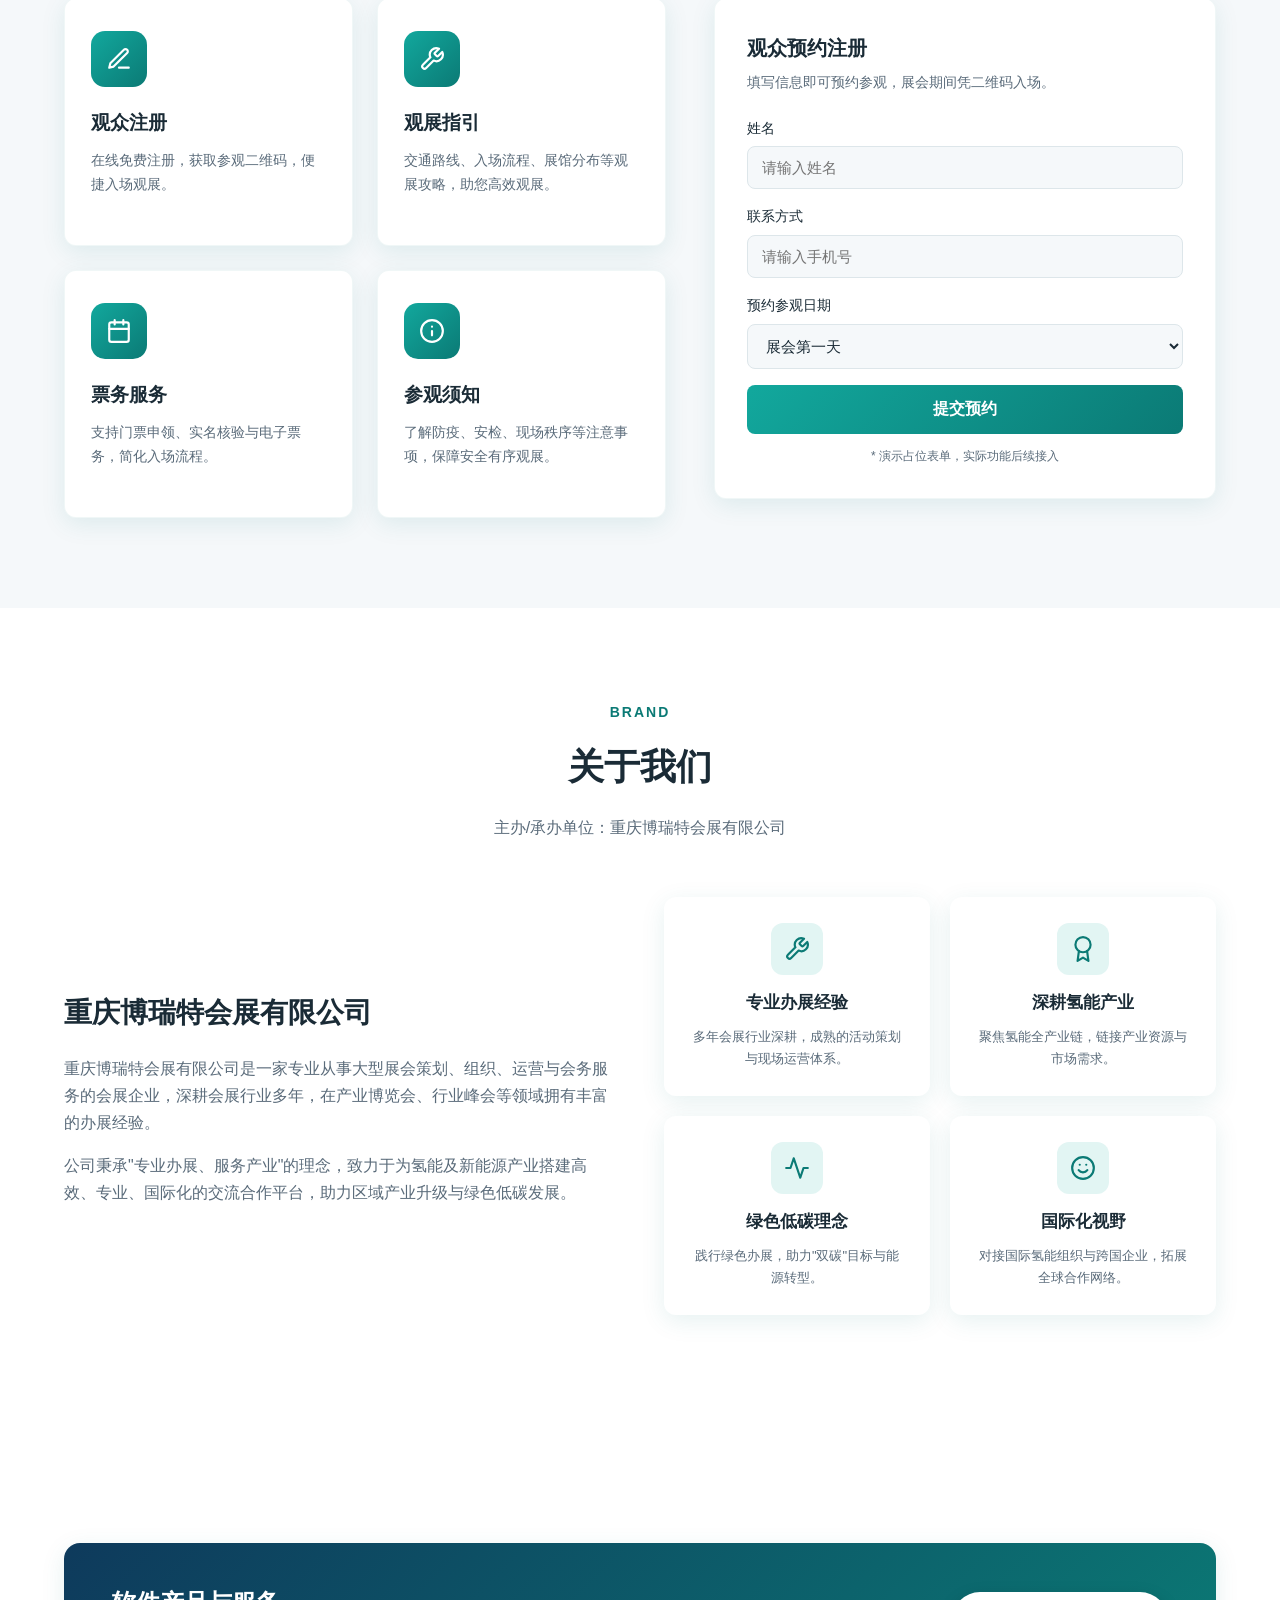
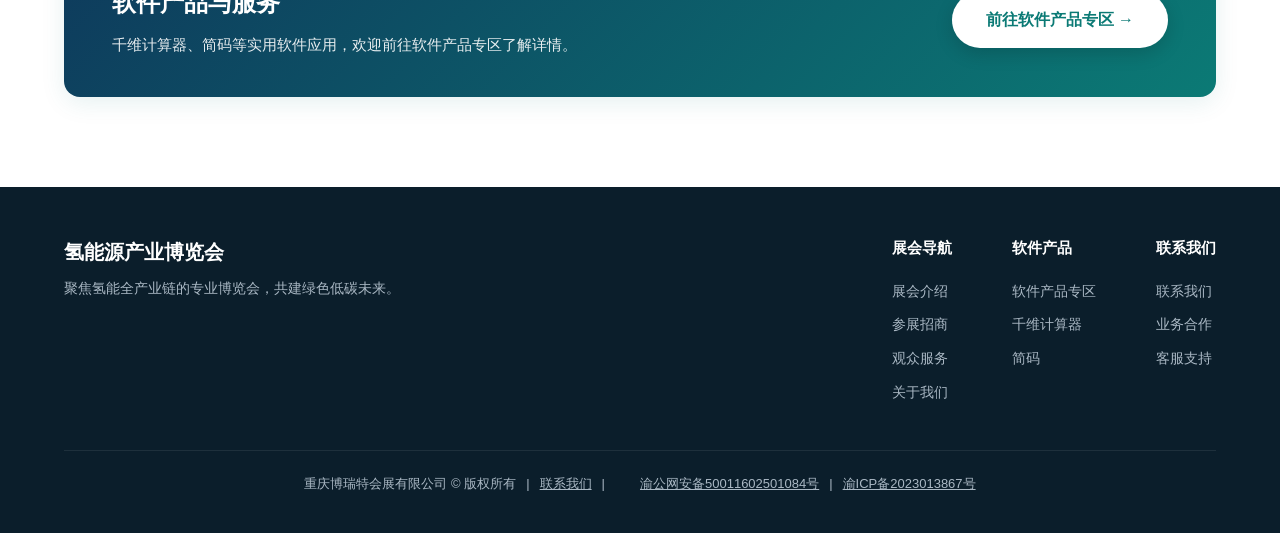
==== commit 226a0430: "移除“千影”相关内容" ====
--- a/index.html
+++ b/index.html
@@ -303,7 +303,7 @@
         <div class="cta-banner">
             <div>
                 <h3>软件产品与服务</h3>
-                <p>千维计算器、简码、千影等实用软件应用，欢迎前往软件产品专区了解详情。</p>
+                <p>千维计算器、简码等实用软件应用，欢迎前往软件产品专区了解详情。</p>
             </div>
             <a href="software.html" class="btn btn-primary">前往软件产品专区 →</a>
         </div>
@@ -331,7 +331,6 @@
                     <a href="software.html">软件产品专区</a>
                     <a href="calc/mathcalc.html">千维计算器</a>
                     <a href="code/scancode.html">简码</a>
-                    <a href="video/linevideo.html">千影</a>
                 </div>
                 <div class="footer-col">
                     <h4>联系我们</h4>
